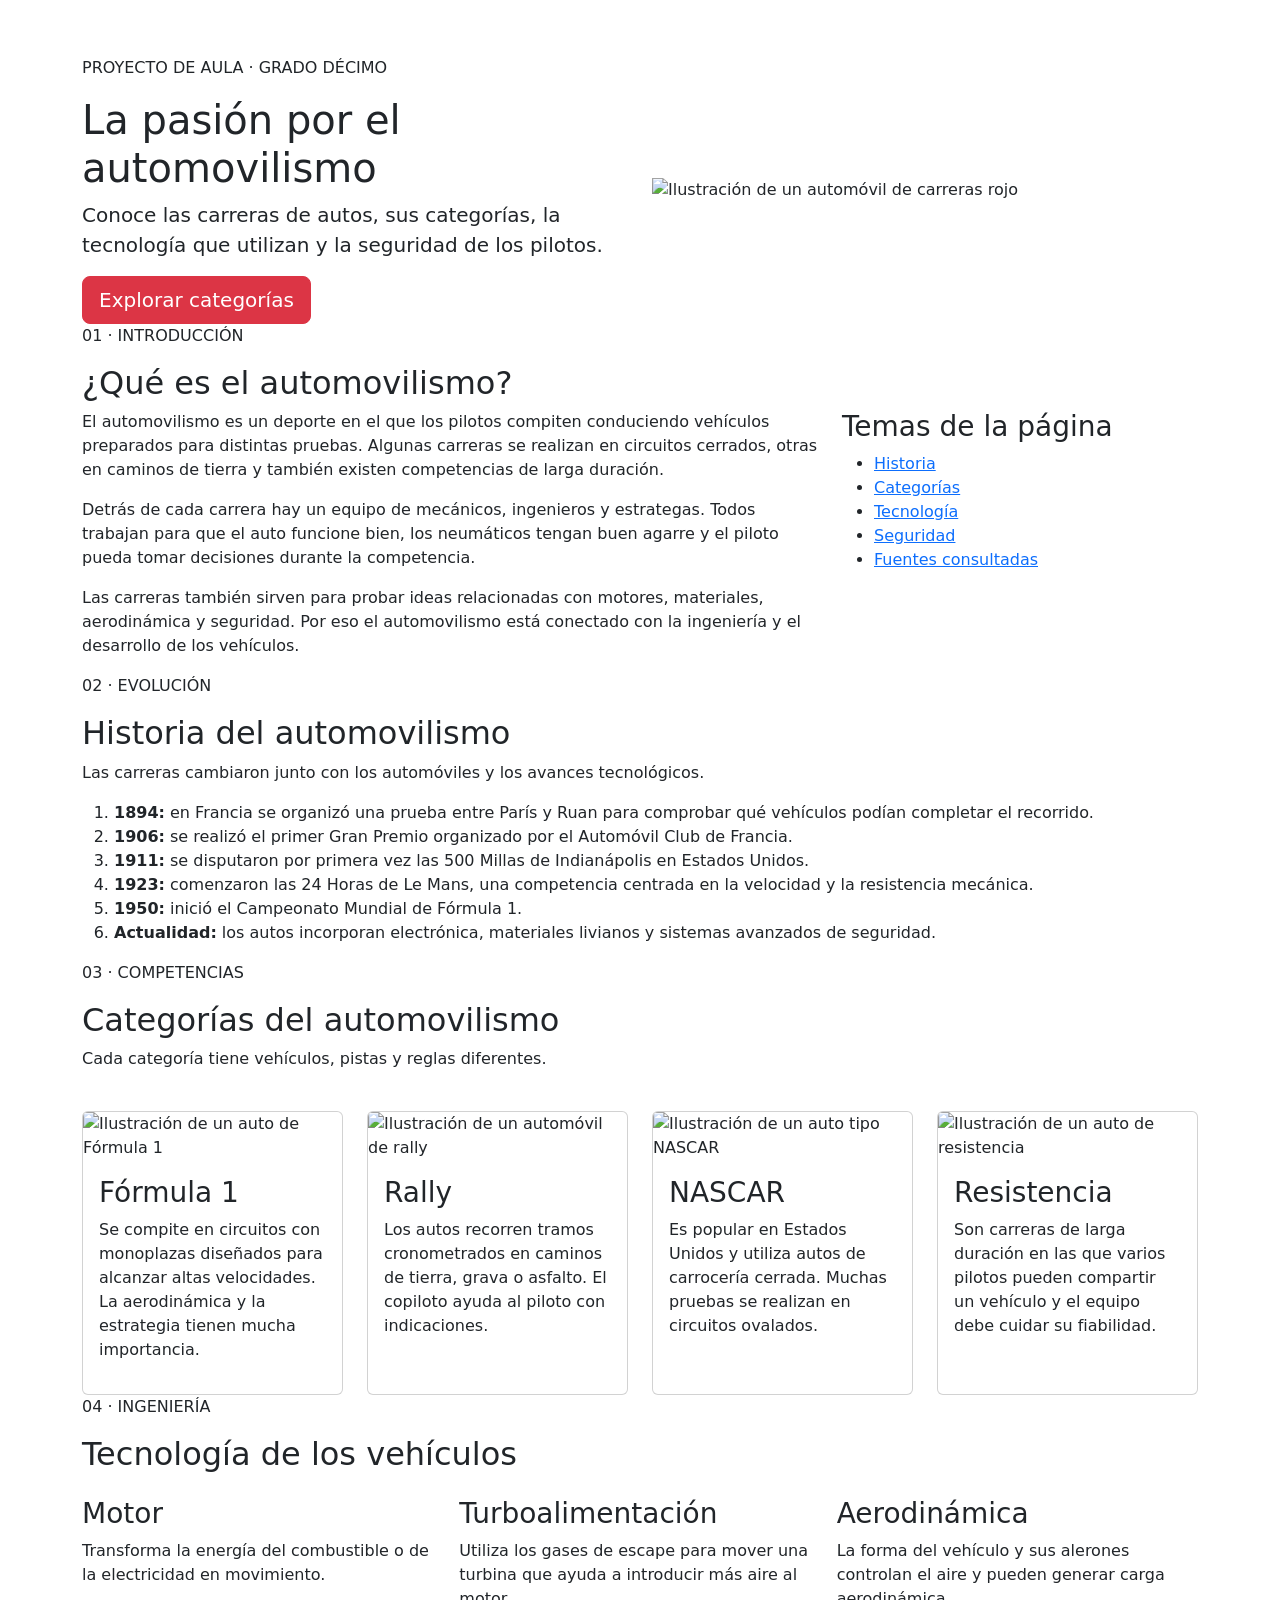
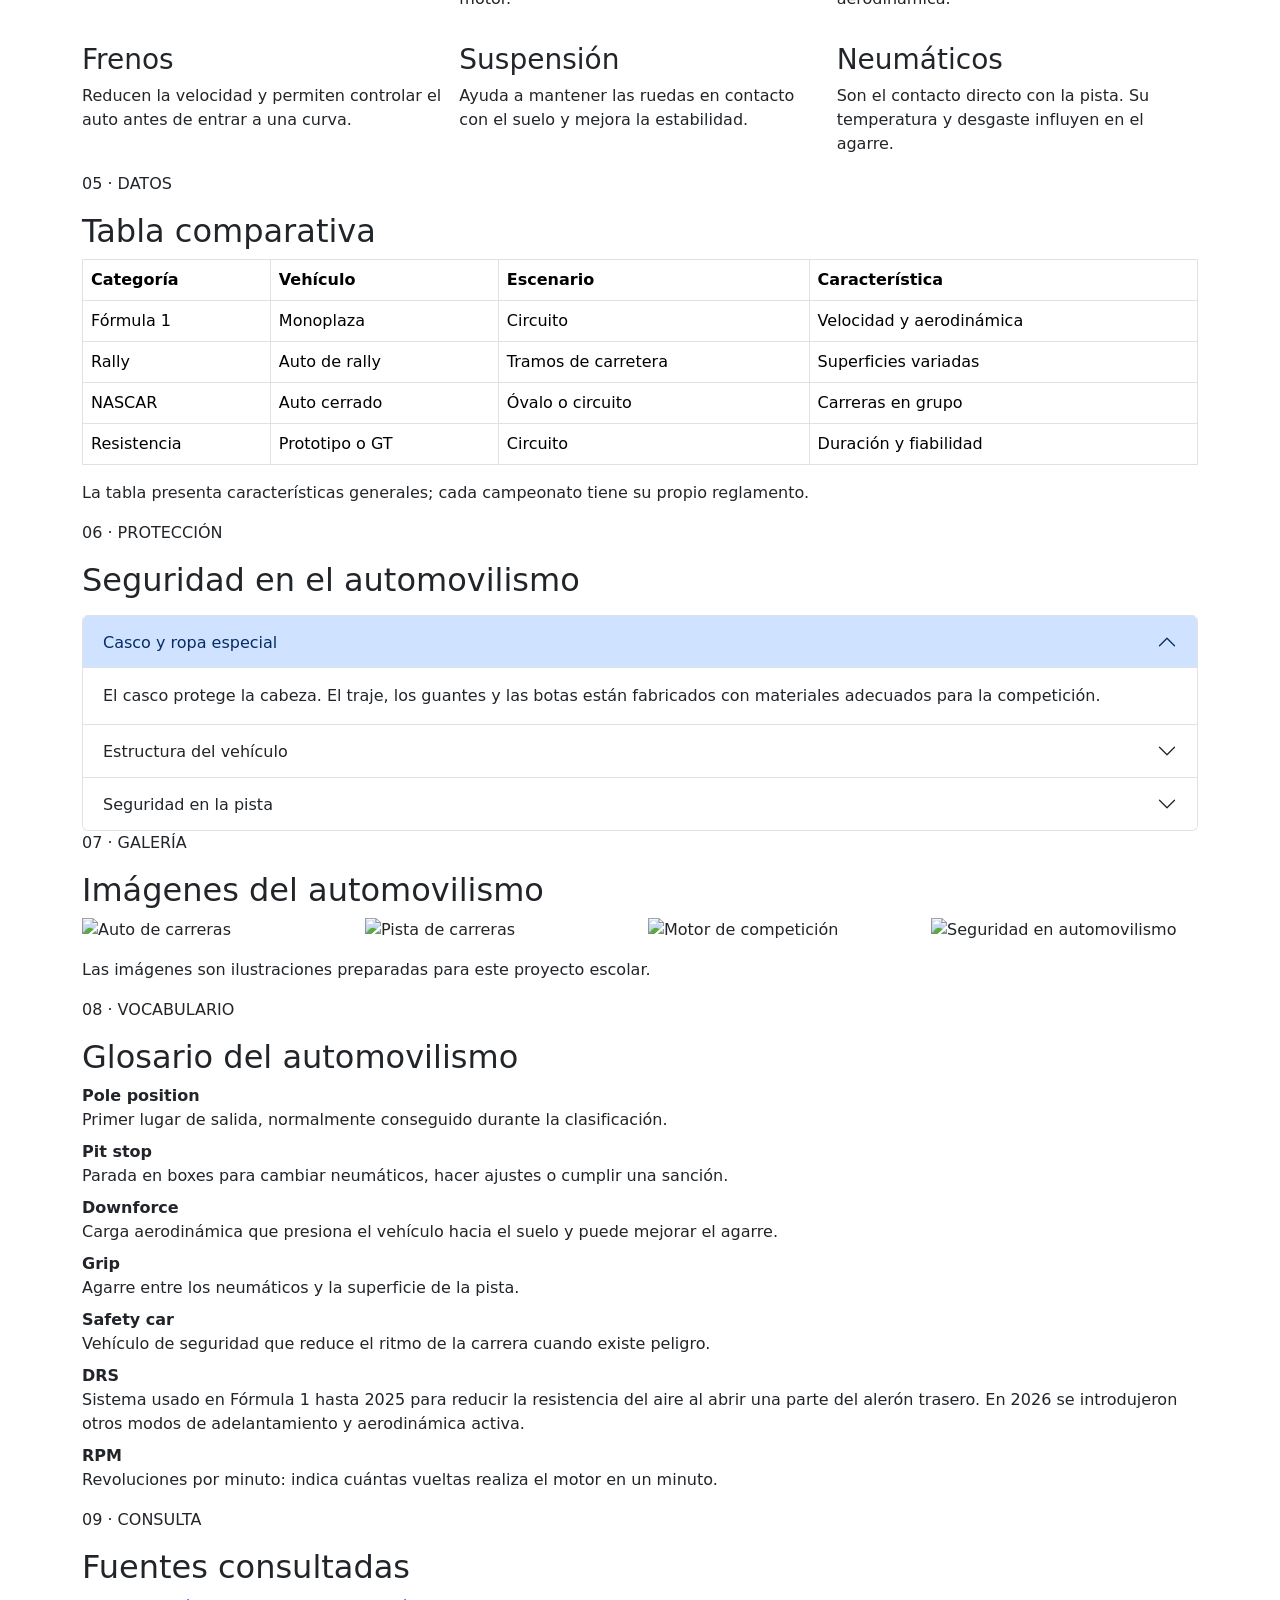
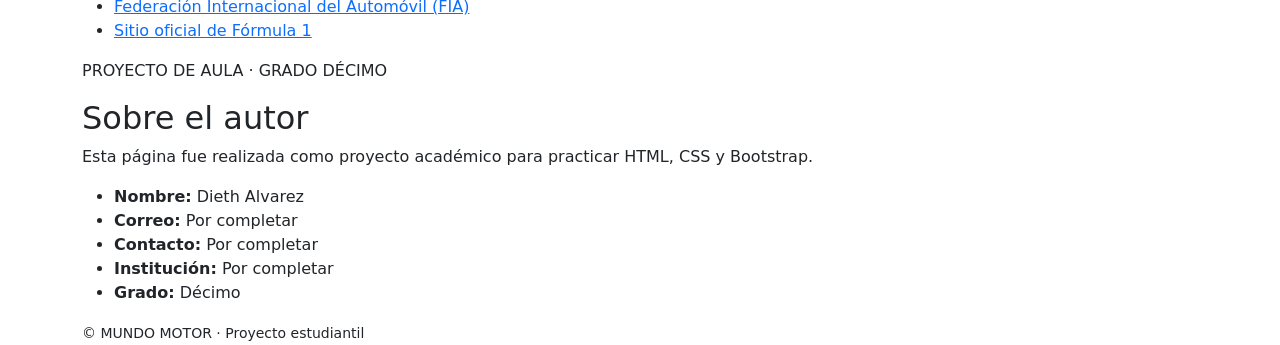
==== index.html @ f69bedb9 "Subir proyecto MUNDO MOTOR: index.html" ====
<!DOCTYPE html>
<html lang="es">
<head>
  <meta charset="UTF-8">
  <meta name="viewport" content="width=device-width, initial-scale=1">
  <meta name="description" content="MUNDO MOTOR: proyecto estudiantil sobre la historia, categorías, tecnología y seguridad del automovilismo.">
  <title>MUNDO MOTOR | La pasión por el automovilismo</title>
  <link rel="icon" href="assets/icons/logo.svg" type="image/svg+xml">
  <link href="https://cdn.jsdelivr.net/npm/bootstrap@5.3.3/dist/css/bootstrap.min.css" rel="stylesheet">
  <link rel="stylesheet" href="css/styles.css">
</head>
<body>
<header id="inicio">
  <nav id="menu-principal" class="navbar navbar-expand-lg navbar-dark sticky-top">
    <div class="container">
      <a class="navbar-brand fw-bold" href="#inicio">MUNDO <span class="texto-rojo">MOTOR</span></a>
      <button class="navbar-toggler" type="button" data-bs-toggle="collapse" data-bs-target="#menu" aria-controls="menu" aria-expanded="false" aria-label="Abrir navegación"><span class="navbar-toggler-icon"></span></button>
      <div class="collapse navbar-collapse" id="menu">
        <ul class="navbar-nav ms-auto">
          <li class="nav-item"><a class="nav-link" href="#que-es">Qué es</a></li>
          <li class="nav-item"><a class="nav-link" href="#historia">Historia</a></li>
          <li class="nav-item"><a class="nav-link" href="#categorias">Categorías</a></li>
          <li class="nav-item"><a class="nav-link" href="#tecnologia">Tecnología</a></li>
          <li class="nav-item"><a class="nav-link" href="#comparativa">Comparativa</a></li>
          <li class="nav-item"><a class="nav-link" href="#seguridad">Seguridad</a></li>
          <li class="nav-item"><a class="nav-link" href="#glosario">Glosario</a></li>
        </ul>
      </div>
    </div>
  </nav>
  <section class="portada">
    <div class="container">
      <div class="row align-items-center g-4">
        <div class="col-lg-6">
          <p class="etiqueta">PROYECTO DE AULA · GRADO DÉCIMO</p>
          <h1>La pasión por el <span class="texto-rojo">automovilismo</span></h1>
          <p class="lead">Conoce las carreras de autos, sus categorías, la tecnología que utilizan y la seguridad de los pilotos.</p>
          <a class="btn btn-danger btn-lg" href="#categorias">Explorar categorías</a>
        </div>
        <div class="col-lg-6"><img class="img-fluid hero-img" src="assets/images/portada.svg" alt="Ilustración de un automóvil de carreras rojo"></div>
      </div>
    </div>
  </section>
</header>
<main>
  <section id="que-es" class="seccion">
    <div class="container">
      <div class="row g-4 align-items-center">
        <article class="col-lg-8">
          <p class="etiqueta">01 · INTRODUCCIÓN</p>
          <h2>¿Qué es el automovilismo?</h2>
          <p>El automovilismo es un deporte en el que los pilotos compiten conduciendo vehículos preparados para distintas pruebas. Algunas carreras se realizan en circuitos cerrados, otras en caminos de tierra y también existen competencias de larga duración.</p>
          <p>Detrás de cada carrera hay un equipo de mecánicos, ingenieros y estrategas. Todos trabajan para que el auto funcione bien, los neumáticos tengan buen agarre y el piloto pueda tomar decisiones durante la competencia.</p>
          <p>Las carreras también sirven para probar ideas relacionadas con motores, materiales, aerodinámica y seguridad. Por eso el automovilismo está conectado con la ingeniería y el desarrollo de los vehículos.</p>
        </article>
        <aside class="col-lg-4">
          <div class="panel">
            <h3>Temas de la página</h3>
            <ul>
              <li><a href="#historia">Historia</a></li>
              <li><a href="#categorias">Categorías</a></li>
              <li><a href="#tecnologia">Tecnología</a></li>
              <li><a href="#seguridad">Seguridad</a></li>
              <li><a href="#fuentes">Fuentes consultadas</a></li>
            </ul>
          </div>
        </aside>
      </div>
    </div>
  </section>

  <section id="historia" class="seccion seccion-clara">
    <div class="container">
      <p class="etiqueta">02 · EVOLUCIÓN</p>
      <h2>Historia del automovilismo</h2>
      <p class="bajada">Las carreras cambiaron junto con los automóviles y los avances tecnológicos.</p>
      <ol class="historia">
        <li><strong>1894:</strong> en Francia se organizó una prueba entre París y Ruan para comprobar qué vehículos podían completar el recorrido.</li>
        <li><strong>1906:</strong> se realizó el primer Gran Premio organizado por el Automóvil Club de Francia.</li>
        <li><strong>1911:</strong> se disputaron por primera vez las 500 Millas de Indianápolis en Estados Unidos.</li>
        <li><strong>1923:</strong> comenzaron las 24 Horas de Le Mans, una competencia centrada en la velocidad y la resistencia mecánica.</li>
        <li><strong>1950:</strong> inició el Campeonato Mundial de Fórmula 1.</li>
        <li><strong>Actualidad:</strong> los autos incorporan electrónica, materiales livianos y sistemas avanzados de seguridad.</li>
      </ol>
    </div>
  </section>

  <section id="categorias" class="seccion">
    <div class="container">
      <p class="etiqueta">03 · COMPETENCIAS</p>
      <h2>Categorías del automovilismo</h2>
      <p class="bajada">Cada categoría tiene vehículos, pistas y reglas diferentes.</p>
      <div class="row g-4 mt-1">
        <div class="col-md-6 col-lg-3"><article class="card tarjeta h-100"><img src="assets/images/formula1.svg" class="card-img-top" alt="Ilustración de un auto de Fórmula 1"><div class="card-body"><h3>Fórmula 1</h3><p>Se compite en circuitos con monoplazas diseñados para alcanzar altas velocidades. La aerodinámica y la estrategia tienen mucha importancia.</p></div></article></div>
        <div class="col-md-6 col-lg-3"><article class="card tarjeta h-100"><img src="assets/images/rally.svg" class="card-img-top" alt="Ilustración de un automóvil de rally"><div class="card-body"><h3>Rally</h3><p>Los autos recorren tramos cronometrados en caminos de tierra, grava o asfalto. El copiloto ayuda al piloto con indicaciones.</p></div></article></div>
        <div class="col-md-6 col-lg-3"><article class="card tarjeta h-100"><img src="assets/images/nascar.svg" class="card-img-top" alt="Ilustración de un auto tipo NASCAR"><div class="card-body"><h3>NASCAR</h3><p>Es popular en Estados Unidos y utiliza autos de carrocería cerrada. Muchas pruebas se realizan en circuitos ovalados.</p></div></article></div>
        <div class="col-md-6 col-lg-3"><article class="card tarjeta h-100"><img src="assets/images/resistencia.svg" class="card-img-top" alt="Ilustración de un auto de resistencia"><div class="card-body"><h3>Resistencia</h3><p>Son carreras de larga duración en las que varios pilotos pueden compartir un vehículo y el equipo debe cuidar su fiabilidad.</p></div></article></div>
      </div>
    </div>
  </section>

  <section id="tecnologia" class="seccion seccion-clara">
    <div class="container">
      <p class="etiqueta">04 · INGENIERÍA</p>
      <h2>Tecnología de los vehículos</h2>
      <div class="row g-3 mt-2">
        <div class="col-md-6 col-lg-4"><article class="pieza"><h3>Motor</h3><p>Transforma la energía del combustible o de la electricidad en movimiento.</p></article></div>
        <div class="col-md-6 col-lg-4"><article class="pieza"><h3>Turboalimentación</h3><p>Utiliza los gases de escape para mover una turbina que ayuda a introducir más aire al motor.</p></article></div>
        <div class="col-md-6 col-lg-4"><article class="pieza"><h3>Aerodinámica</h3><p>La forma del vehículo y sus alerones controlan el aire y pueden generar carga aerodinámica.</p></article></div>
        <div class="col-md-6 col-lg-4"><article class="pieza"><h3>Frenos</h3><p>Reducen la velocidad y permiten controlar el auto antes de entrar a una curva.</p></article></div>
        <div class="col-md-6 col-lg-4"><article class="pieza"><h3>Suspensión</h3><p>Ayuda a mantener las ruedas en contacto con el suelo y mejora la estabilidad.</p></article></div>
        <div class="col-md-6 col-lg-4"><article class="pieza"><h3>Neumáticos</h3><p>Son el contacto directo con la pista. Su temperatura y desgaste influyen en el agarre.</p></article></div>
      </div>
    </div>
  </section>

  <section id="comparativa" class="seccion">
    <div class="container">
      <p class="etiqueta">05 · DATOS</p>
      <h2>Tabla comparativa</h2>
      <div class="table-responsive">
        <table class="table table-bordered tabla-motor">
          <thead><tr><th>Categoría</th><th>Vehículo</th><th>Escenario</th><th>Característica</th></tr></thead>
          <tbody>
            <tr><td>Fórmula 1</td><td>Monoplaza</td><td>Circuito</td><td>Velocidad y aerodinámica</td></tr>
            <tr><td>Rally</td><td>Auto de rally</td><td>Tramos de carretera</td><td>Superficies variadas</td></tr>
            <tr><td>NASCAR</td><td>Auto cerrado</td><td>Óvalo o circuito</td><td>Carreras en grupo</td></tr>
            <tr><td>Resistencia</td><td>Prototipo o GT</td><td>Circuito</td><td>Duración y fiabilidad</td></tr>
          </tbody>
        </table>
      </div>
      <p class="nota">La tabla presenta características generales; cada campeonato tiene su propio reglamento.</p>
    </div>
  </section>

  <section id="seguridad" class="seccion seccion-clara">
    <div class="container">
      <p class="etiqueta">06 · PROTECCIÓN</p>
      <h2>Seguridad en el automovilismo</h2>
      <div class="accordion mt-3" id="seguridadAcordeon">
        <div class="accordion-item"><h3 class="accordion-header"><button class="accordion-button" data-bs-toggle="collapse" data-bs-target="#casco" aria-expanded="true">Casco y ropa especial</button></h3><div id="casco" class="accordion-collapse collapse show" data-bs-parent="#seguridadAcordeon"><div class="accordion-body">El casco protege la cabeza. El traje, los guantes y las botas están fabricados con materiales adecuados para la competición.</div></div></div>
        <div class="accordion-item"><h3 class="accordion-header"><button class="accordion-button collapsed" data-bs-toggle="collapse" data-bs-target="#estructura">Estructura del vehículo</button></h3><div id="estructura" class="accordion-collapse collapse" data-bs-parent="#seguridadAcordeon"><div class="accordion-body">La célula de supervivencia y otras partes estructurales ayudan a proteger al piloto en caso de accidente.</div></div></div>
        <div class="accordion-item"><h3 class="accordion-header"><button class="accordion-button collapsed" data-bs-toggle="collapse" data-bs-target="#pista">Seguridad en la pista</button></h3><div id="pista" class="accordion-collapse collapse" data-bs-parent="#seguridadAcordeon"><div class="accordion-body">Los comisarios, los equipos médicos, las barreras y los procedimientos de neutralización ayudan a controlar situaciones peligrosas.</div></div></div>
      </div>
    </div>
  </section>

  <section id="galeria" class="seccion">
    <div class="container">
      <p class="etiqueta">07 · GALERÍA</p>
      <h2>Imágenes del automovilismo</h2>
      <div class="row g-3">
        <div class="col-6 col-lg-3"><img class="img-fluid galeria-img" src="assets/images/portada.svg" alt="Auto de carreras"></div>
        <div class="col-6 col-lg-3"><img class="img-fluid galeria-img" src="assets/images/pista.svg" alt="Pista de carreras"></div>
        <div class="col-6 col-lg-3"><img class="img-fluid galeria-img" src="assets/images/motor.svg" alt="Motor de competición"></div>
        <div class="col-6 col-lg-3"><img class="img-fluid galeria-img" src="assets/images/seguridad.svg" alt="Seguridad en automovilismo"></div>
      </div>
      <p class="nota mt-3">Las imágenes son ilustraciones preparadas para este proyecto escolar.</p>
    </div>
  </section>

  <section id="glosario" class="seccion seccion-clara">
    <div class="container">
      <p class="etiqueta">08 · VOCABULARIO</p>
      <h2>Glosario del automovilismo</h2>
      <dl class="glosario">
        <dt>Pole position</dt><dd>Primer lugar de salida, normalmente conseguido durante la clasificación.</dd>
        <dt>Pit stop</dt><dd>Parada en boxes para cambiar neumáticos, hacer ajustes o cumplir una sanción.</dd>
        <dt>Downforce</dt><dd>Carga aerodinámica que presiona el vehículo hacia el suelo y puede mejorar el agarre.</dd>
        <dt>Grip</dt><dd>Agarre entre los neumáticos y la superficie de la pista.</dd>
        <dt>Safety car</dt><dd>Vehículo de seguridad que reduce el ritmo de la carrera cuando existe peligro.</dd>
        <dt>DRS</dt><dd>Sistema usado en Fórmula 1 hasta 2025 para reducir la resistencia del aire al abrir una parte del alerón trasero. En 2026 se introdujeron otros modos de adelantamiento y aerodinámica activa.</dd>
        <dt>RPM</dt><dd>Revoluciones por minuto: indica cuántas vueltas realiza el motor en un minuto.</dd>
      </dl>
    </div>
  </section>

  <section id="fuentes" class="seccion">
    <div class="container">
      <p class="etiqueta">09 · CONSULTA</p>
      <h2>Fuentes consultadas</h2>
      <ul>
        <li><a href="https://www.fia.com/" target="_blank" rel="noopener noreferrer">Federación Internacional del Automóvil (FIA)</a></li>
        <li><a href="https://www.formula1.com/" target="_blank" rel="noopener noreferrer">Sitio oficial de Fórmula 1</a></li>
      </ul>
    </div>
  </section>
</main>
<footer id="autor" class="pie">
  <div class="container">
    <p class="etiqueta">PROYECTO DE AULA · GRADO DÉCIMO</p>
    <h2>Sobre el autor</h2>
    <p>Esta página fue realizada como proyecto académico para practicar HTML, CSS y Bootstrap.</p>
    <ul>
      <li><strong>Nombre:</strong> Dieth Alvarez</li>
      <li><strong>Correo:</strong> Por completar</li>
      <li><strong>Contacto:</strong> Por completar</li>
      <li><strong>Institución:</strong> Por completar</li>
      <li><strong>Grado:</strong> Décimo</li>
    </ul>
    <small>© <span id="anio"></span> MUNDO MOTOR · Proyecto estudiantil</small>
  </div>
</footer>
<script src="https://cdn.jsdelivr.net/npm/bootstrap@5.3.3/dist/js/bootstrap.bundle.min.js"></script>
<script src="js/main.js"></script>
</body>
</html>
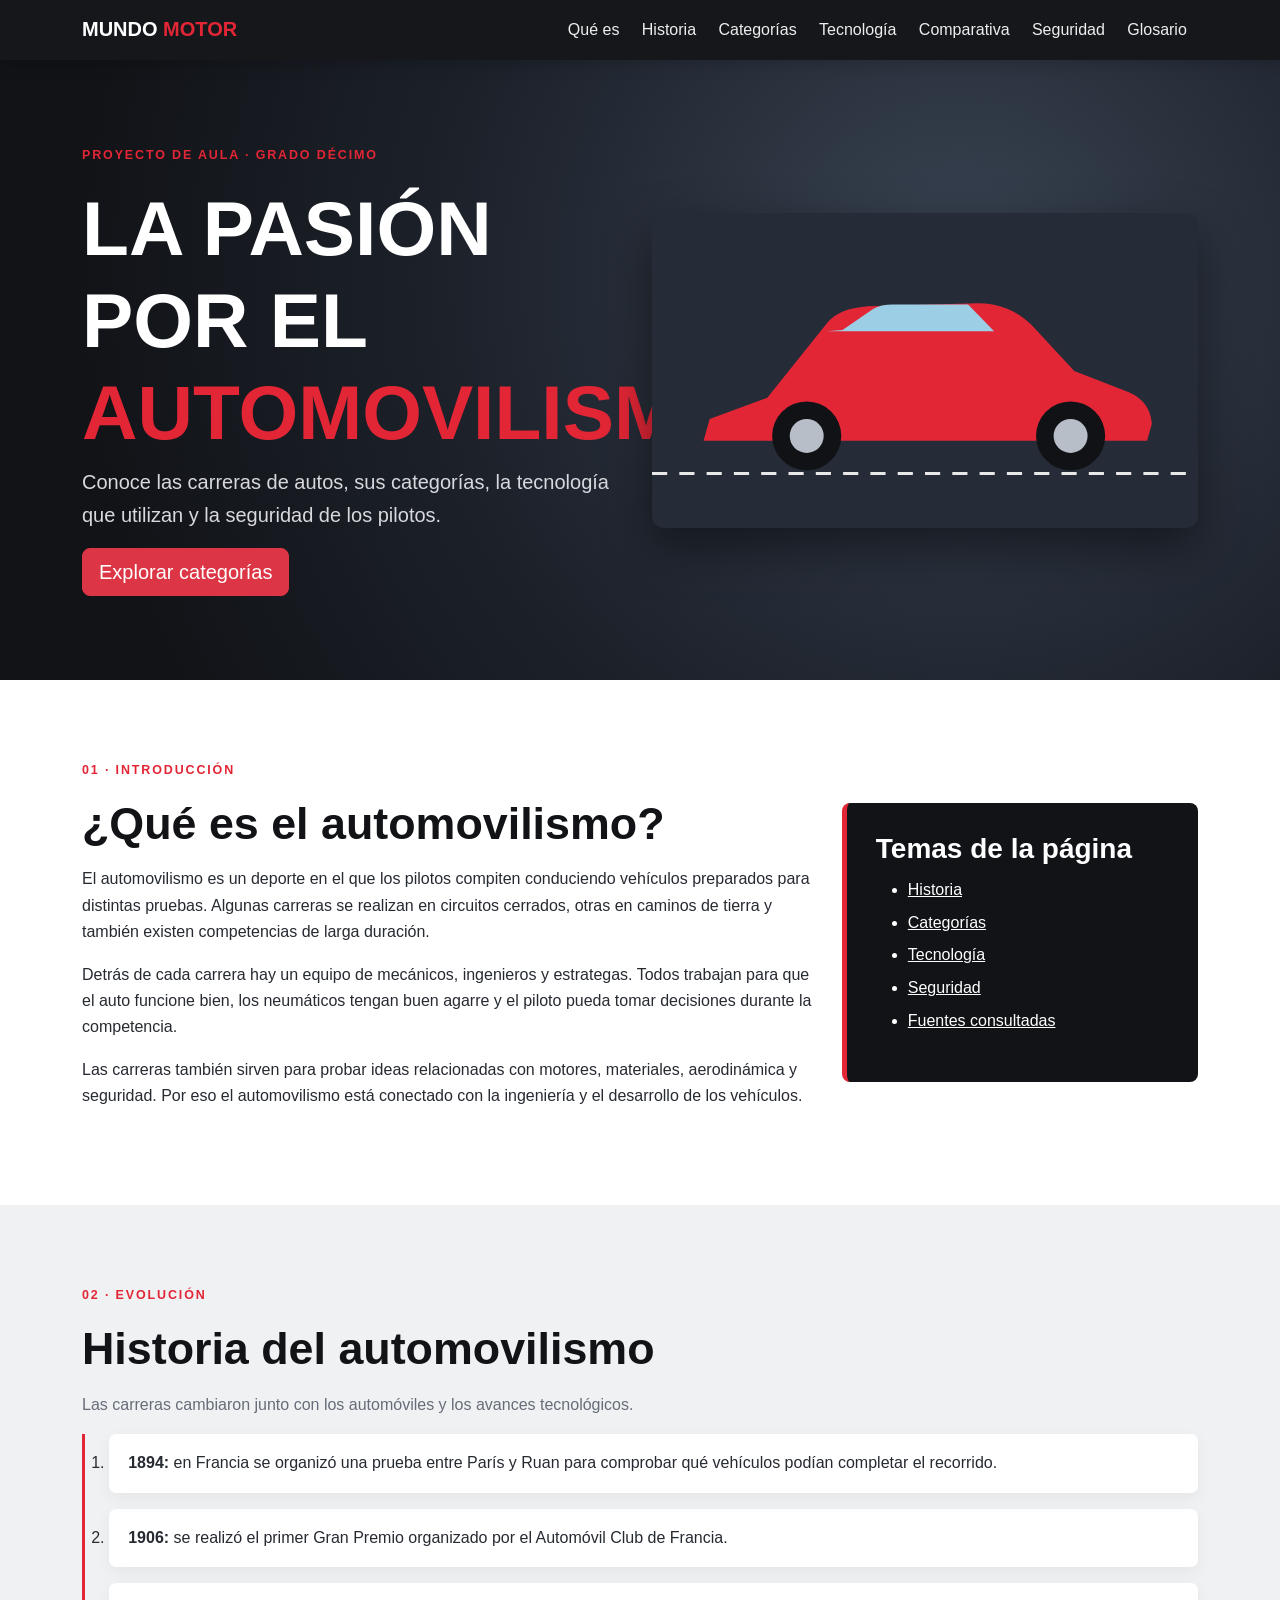
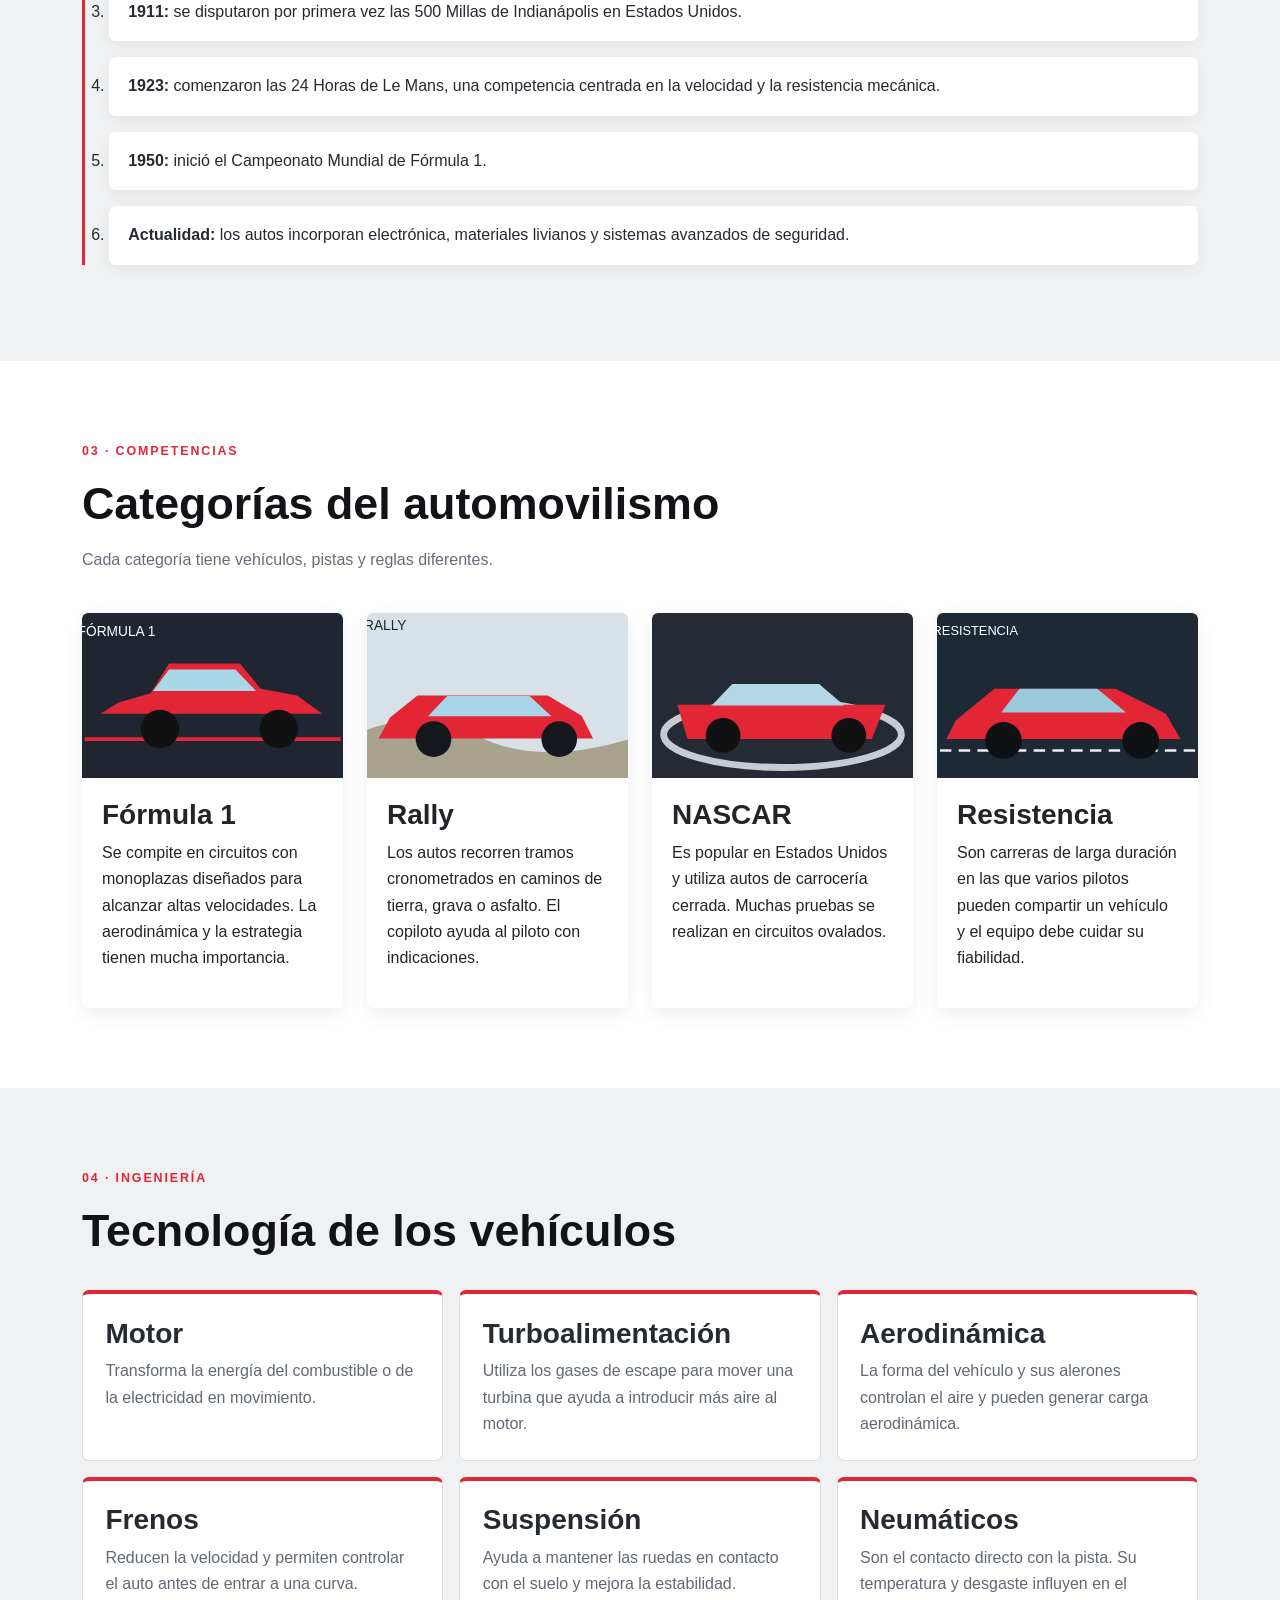
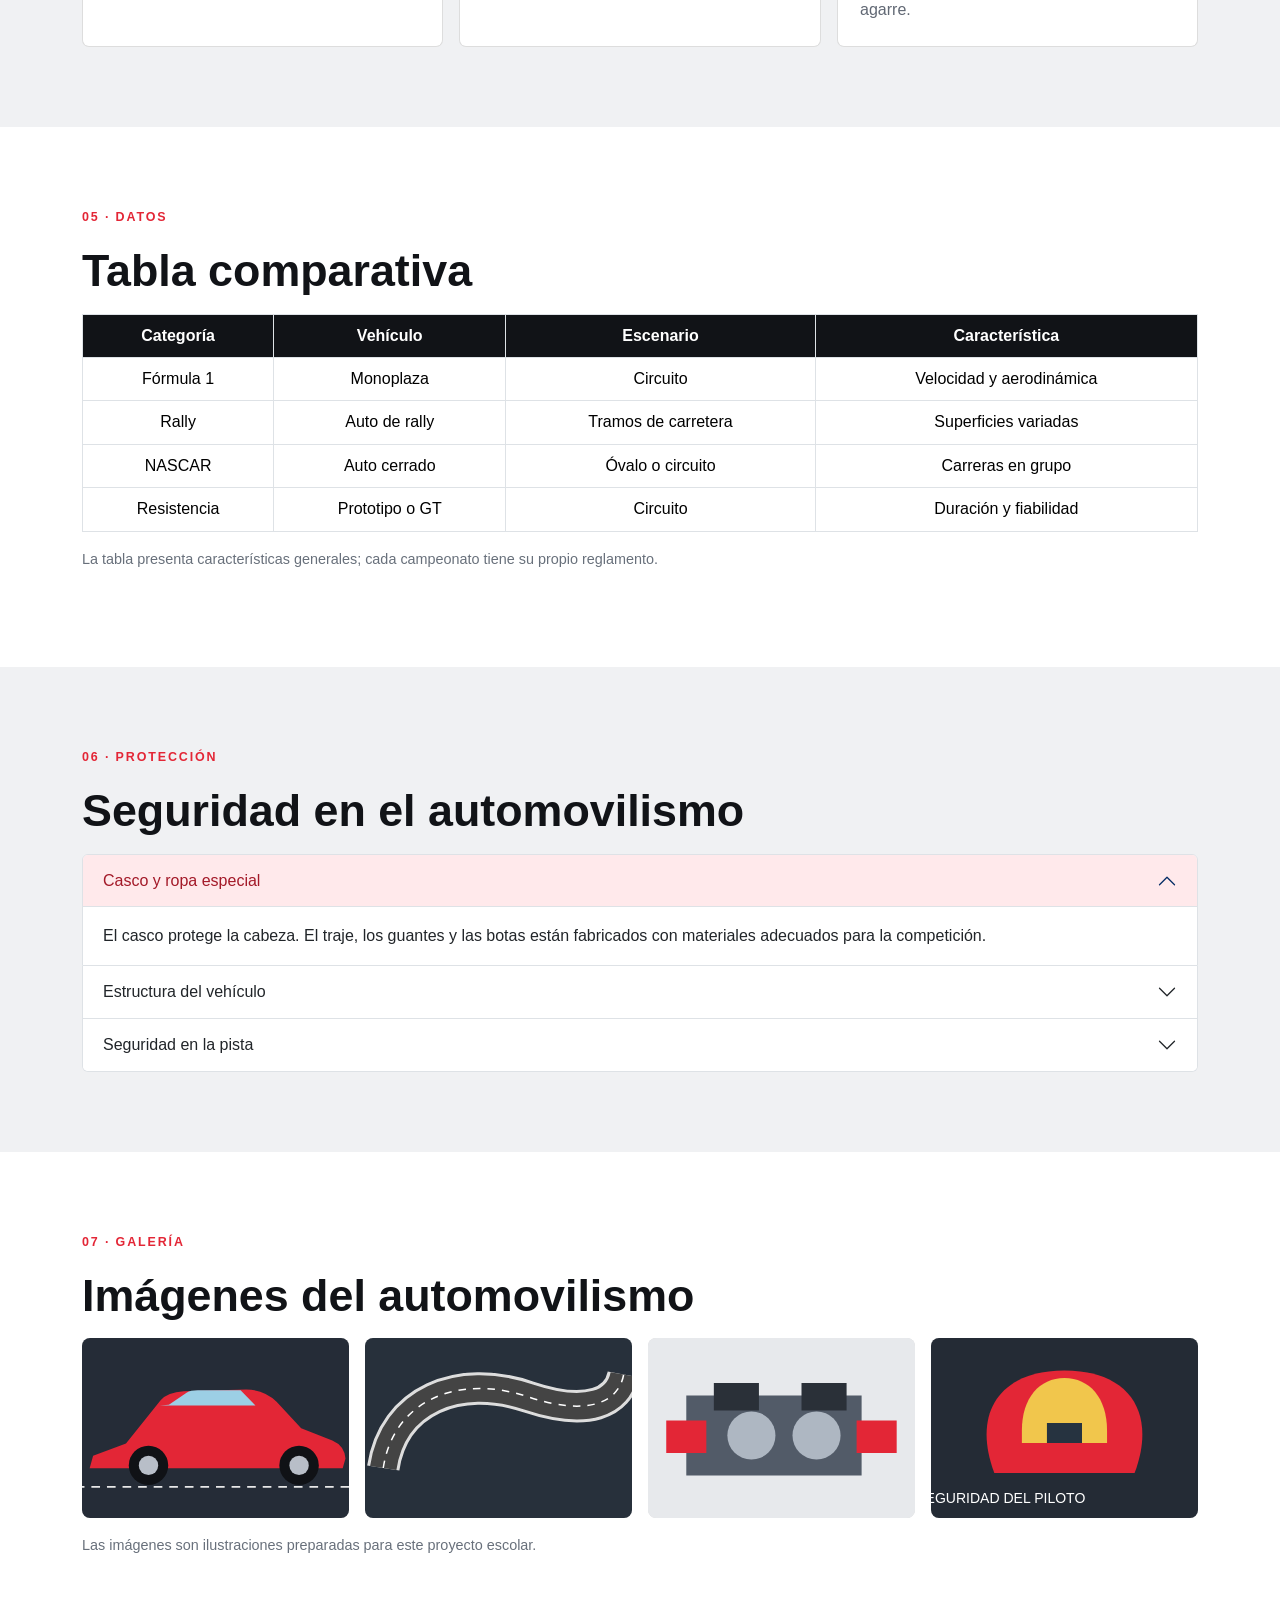
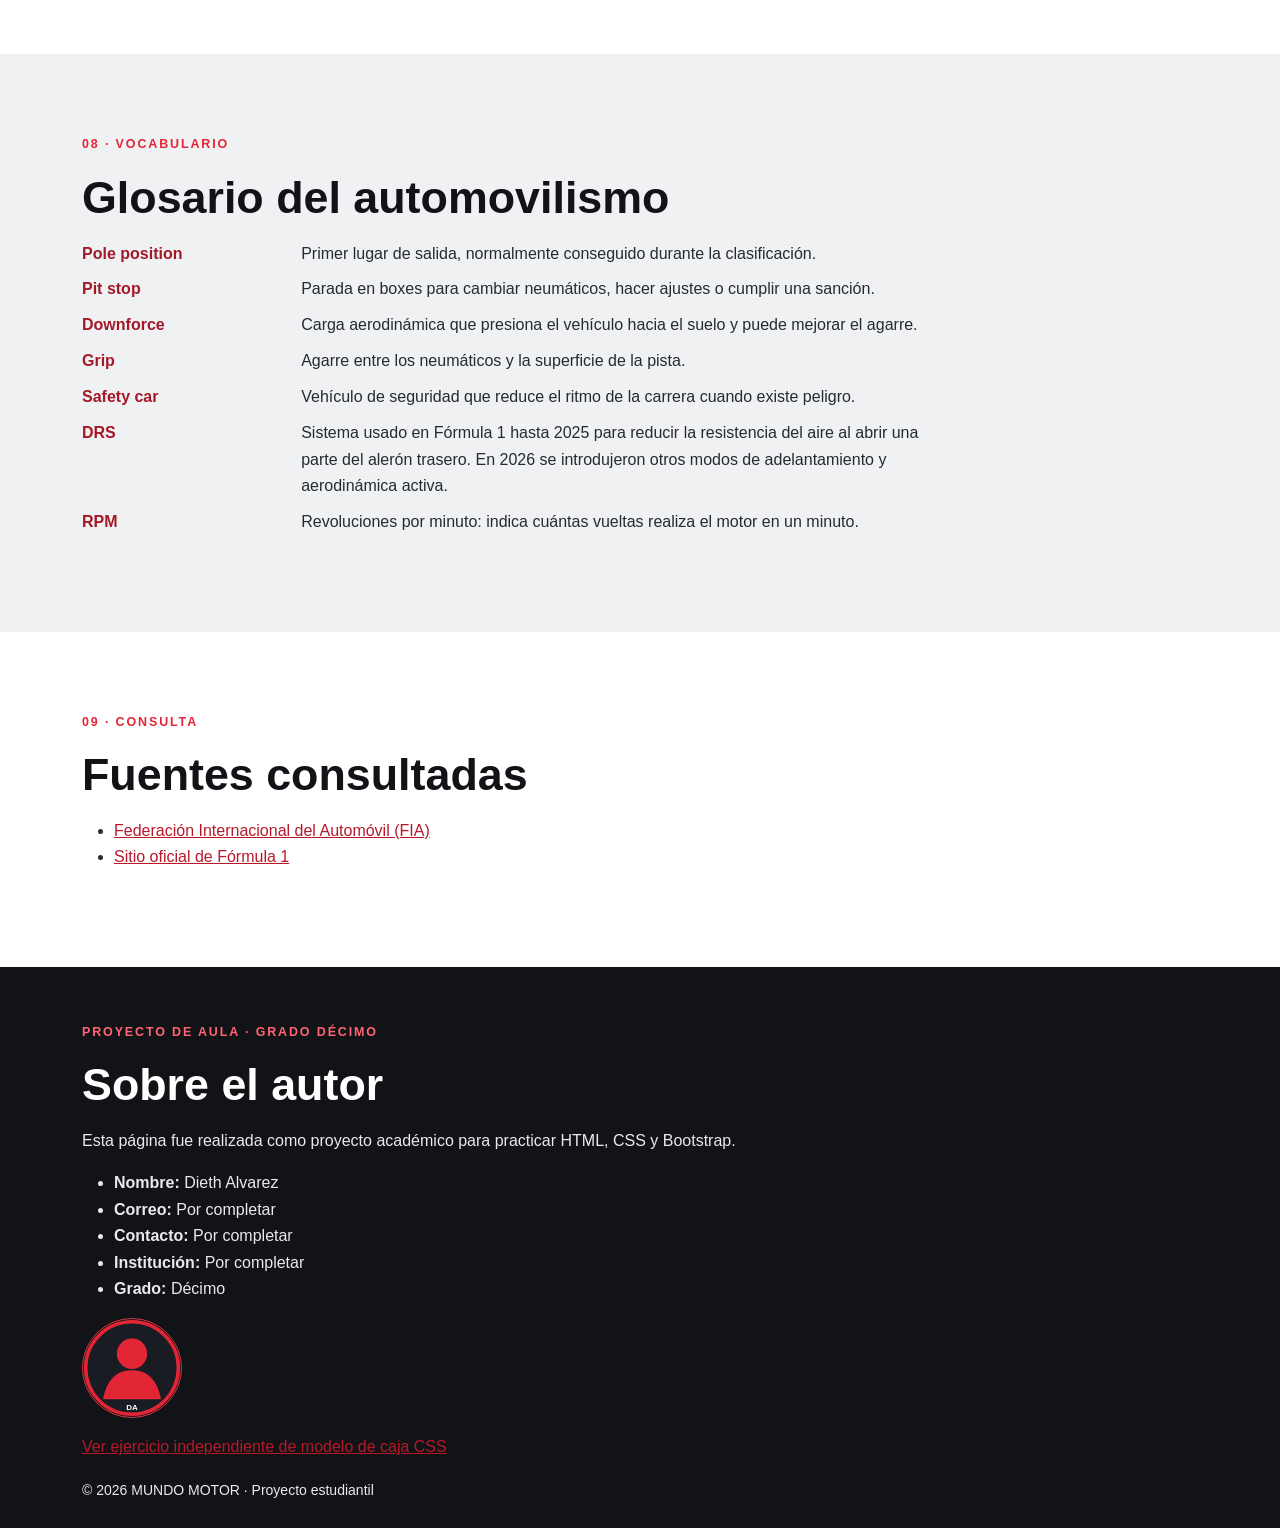
==== commit c2e2e605: "Agregar avatar del autor y enlace al ejercicio de modelo de caja" ====
--- a/index.html
+++ b/index.html
@@ -198,6 +198,8 @@
       <li><strong>Institución:</strong> Por completar</li>
       <li><strong>Grado:</strong> Décimo</li>
     </ul>
+    <img src="assets/images/autor.svg" alt="Avatar provisional con las iniciales DA del autor" width="100" height="100" class="rounded-circle border border-danger mb-3">
+    <p><a href="ejercicio-modelo-caja/index.html">Ver ejercicio independiente de modelo de caja CSS</a></p>
     <small>© <span id="anio"></span> MUNDO MOTOR · Proyecto estudiantil</small>
   </div>
 </footer>
--- a/css/styles.css
+++ b/css/styles.css
@@ -0,0 +1,45 @@
+:root{--negro:#111317;--rojo:#e32636;--texto:#262a31;--claro:#f0f1f3}
+*{box-sizing:border-box}
+html{scroll-behavior:smooth;scroll-padding-top:75px}
+body{margin:0;color:var(--texto);font-family:Arial,Helvetica,sans-serif;line-height:1.65}
+h1,h2,h3{font-weight:800;line-height:1.2}
+h2{font-size:clamp(2rem,4vw,2.8rem);margin-bottom:1rem;color:var(--negro)}
+a{color:#b71929}
+a:hover{color:#74121d}
+.texto-rojo{color:var(--rojo)}
+#menu-principal{background:rgba(17,19,23,.98);box-shadow:0 3px 15px #0003}
+#menu-principal .nav-link{color:#eee;border-radius:4px;padding:.55rem .7rem;transition:background .2s}
+#menu-principal .nav-link:hover,#menu-principal .nav-link:focus{color:#fff;background:var(--rojo)}
+.portada{padding:85px 0 75px;min-height:620px;background:radial-gradient(circle at 75% 35%,#394352,#1d222b 48%,#111317 85%);color:#fff}
+.portada h1{font-size:clamp(2.7rem,6vw,5rem);text-transform:uppercase}
+.portada .lead{max-width:570px;color:#d7d9de}
+.hero-img{filter:drop-shadow(0 20px 25px #0007)}
+.seccion{padding:80px 0}
+.seccion-clara{background:var(--claro)}
+.etiqueta{font-size:.78rem;letter-spacing:.15em;text-transform:uppercase;color:var(--rojo);font-weight:800}
+.bajada{max-width:700px;color:#666d78}
+.panel{background:var(--negro);color:white;padding:1.8rem;border-left:5px solid var(--rojo);border-radius:8px}
+.panel a{color:#fff}
+.panel li{padding:.2rem 0}
+.historia{padding-left:1.5rem;border-left:3px solid var(--rojo)}
+.historia li{margin:0 0 1rem;padding:1rem 1.2rem;background:#fff;border-radius:7px;box-shadow:0 5px 16px #0000000d}
+.tarjeta{border:0;overflow:hidden;box-shadow:0 6px 20px #00000012;transition:transform .2s,box-shadow .2s}
+.tarjeta:hover{transform:translateY(-5px);box-shadow:0 12px 24px #0002}
+.tarjeta img{height:165px;object-fit:cover;background:#dfe2e7}
+.tarjeta .card-body{padding:1.25rem}
+.pieza{height:100%;padding:1.4rem;background:white;border:1px solid #ddd;border-top:4px solid var(--rojo);border-radius:7px}
+.pieza p{margin:0;color:#616874}
+.tabla-motor{background:white;text-align:center}
+.tabla-motor thead th{background:var(--negro);color:white}
+.tabla-motor tbody tr:nth-child(even){background:#f4f4f4}
+.tabla-motor tbody tr:hover{background:#ffe7e9}
+.accordion-button:not(.collapsed){background:#ffe9eb;color:#a31928}
+.galeria-img{width:100%;height:180px;object-fit:cover;border-radius:8px;background:#ddd}
+.glosario{display:grid;grid-template-columns:minmax(130px,200px) 1fr;gap:.6rem 1.2rem;max-width:850px}
+.glosario dt{font-weight:800;color:#a31928}
+.glosario dd{margin:0}
+.nota{font-size:.9rem;color:#68707b}
+.pie{padding:55px 0 25px;background:var(--negro);color:#e9eaed}
+.pie h2{color:white}
+.pie .etiqueta{color:#ff6572}
+@media(max-width:650px){.portada{padding:65px 0}.seccion{padding:60px 0}.glosario{grid-template-columns:1fr}.glosario dd{margin-bottom:.7rem}.galeria-img{height:135px}}
